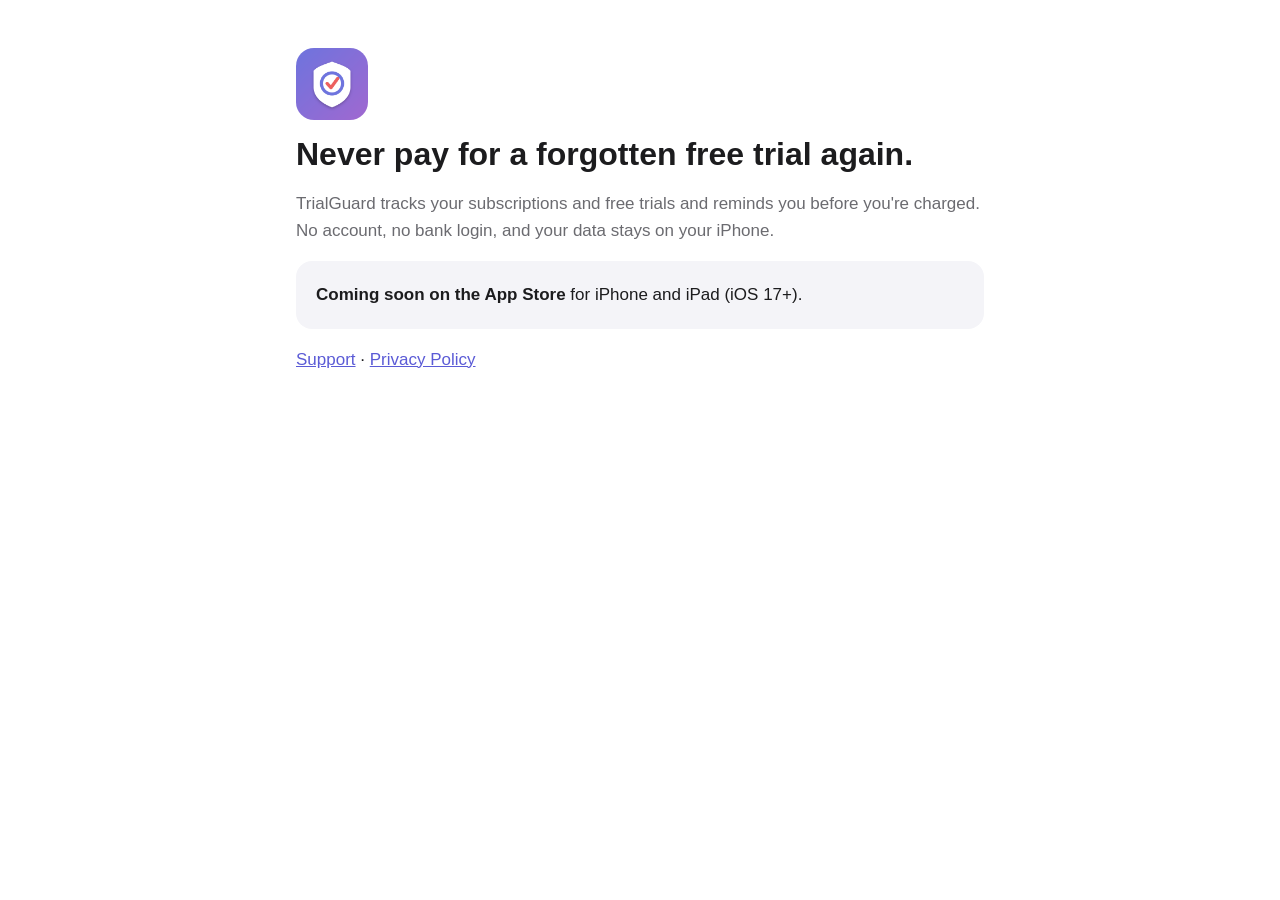
==== index.html @ 1fa326c9 "TrialGuard landing, privacy policy and support pages Co-Authored-By: Claude Opus 5.5 <noreply@anthro" ====
<!doctype html><html lang="en"><head><meta charset="utf-8"><meta name="viewport" content="width=device-width,initial-scale=1">
<title>TrialGuard</title><meta name="description" content="Never pay for a forgotten free trial again. Private subscription tracker for iPhone."><link rel="stylesheet" href="_style.css"></head>
<body><main>
<img class="logo" src="icon.png" alt="TrialGuard icon">
<h1>Never pay for a forgotten free trial again.</h1>
<p class="muted">TrialGuard tracks your subscriptions and free trials and reminds you before you're charged. No account, no bank login, and your data stays on your iPhone.</p>
<div class="card"><strong>Coming soon on the App Store</strong> for iPhone and iPad (iOS 17+).</div>
<p><a href="support/">Support</a> · <a href="privacy/">Privacy Policy</a></p>
</main></body></html>
---- _style.css ----
:root{--bg:#fff;--fg:#1c1c1e;--muted:#6b6b70;--accent:#5b5bd6;--card:#f4f4f8}
@media (prefers-color-scheme:dark){:root{--bg:#111113;--fg:#ededf0;--muted:#a0a0a8;--accent:#8b8bf0;--card:#1c1c20}}
*{box-sizing:border-box}body{margin:0;background:var(--bg);color:var(--fg);font:17px/1.6 -apple-system,BlinkMacSystemFont,"Segoe UI",Roboto,sans-serif}
main{max-width:720px;margin:0 auto;padding:48px 16px 80px}h1{font-size:2rem;line-height:1.2;margin:.2em 0}h2{margin-top:2em;font-size:1.2rem}
a{color:var(--accent)}.muted{color:var(--muted)}.card{background:var(--card);border-radius:16px;padding:20px;margin:16px 0}
.logo{width:72px;height:72px;border-radius:18px}
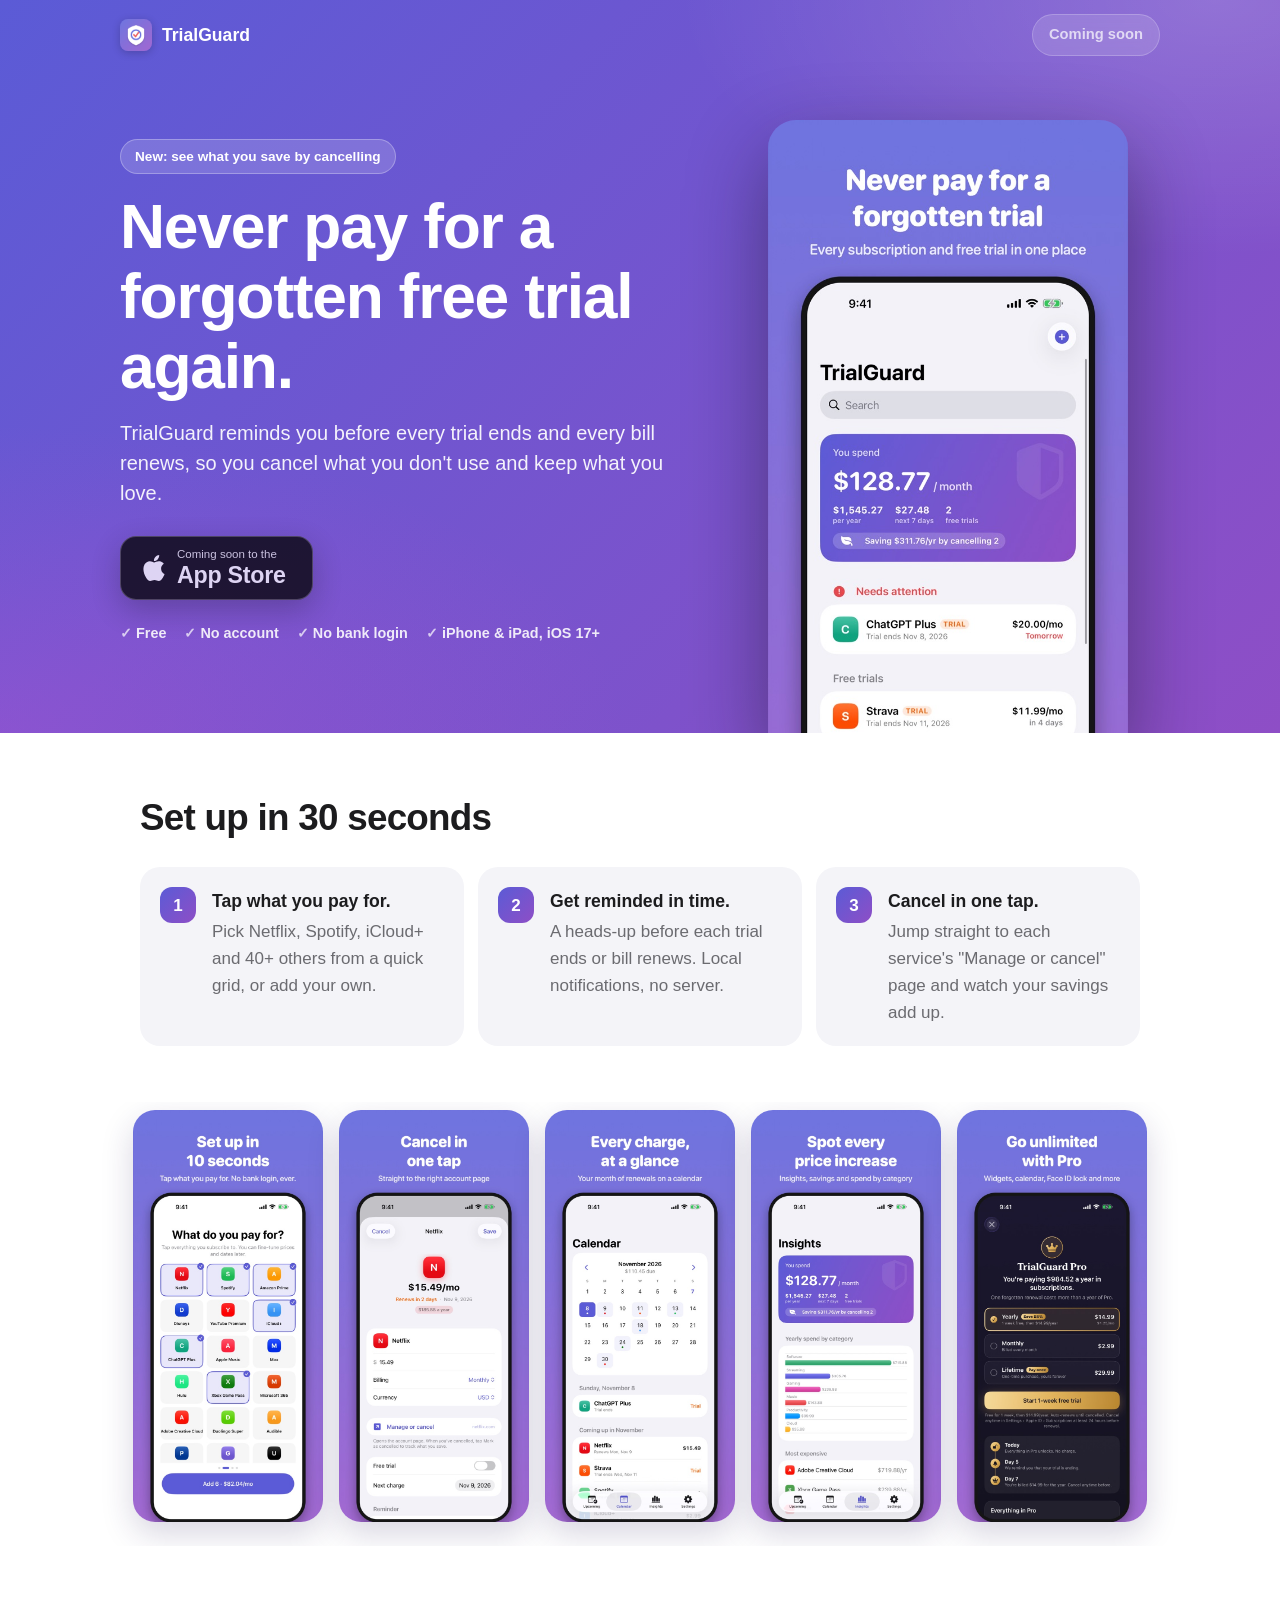
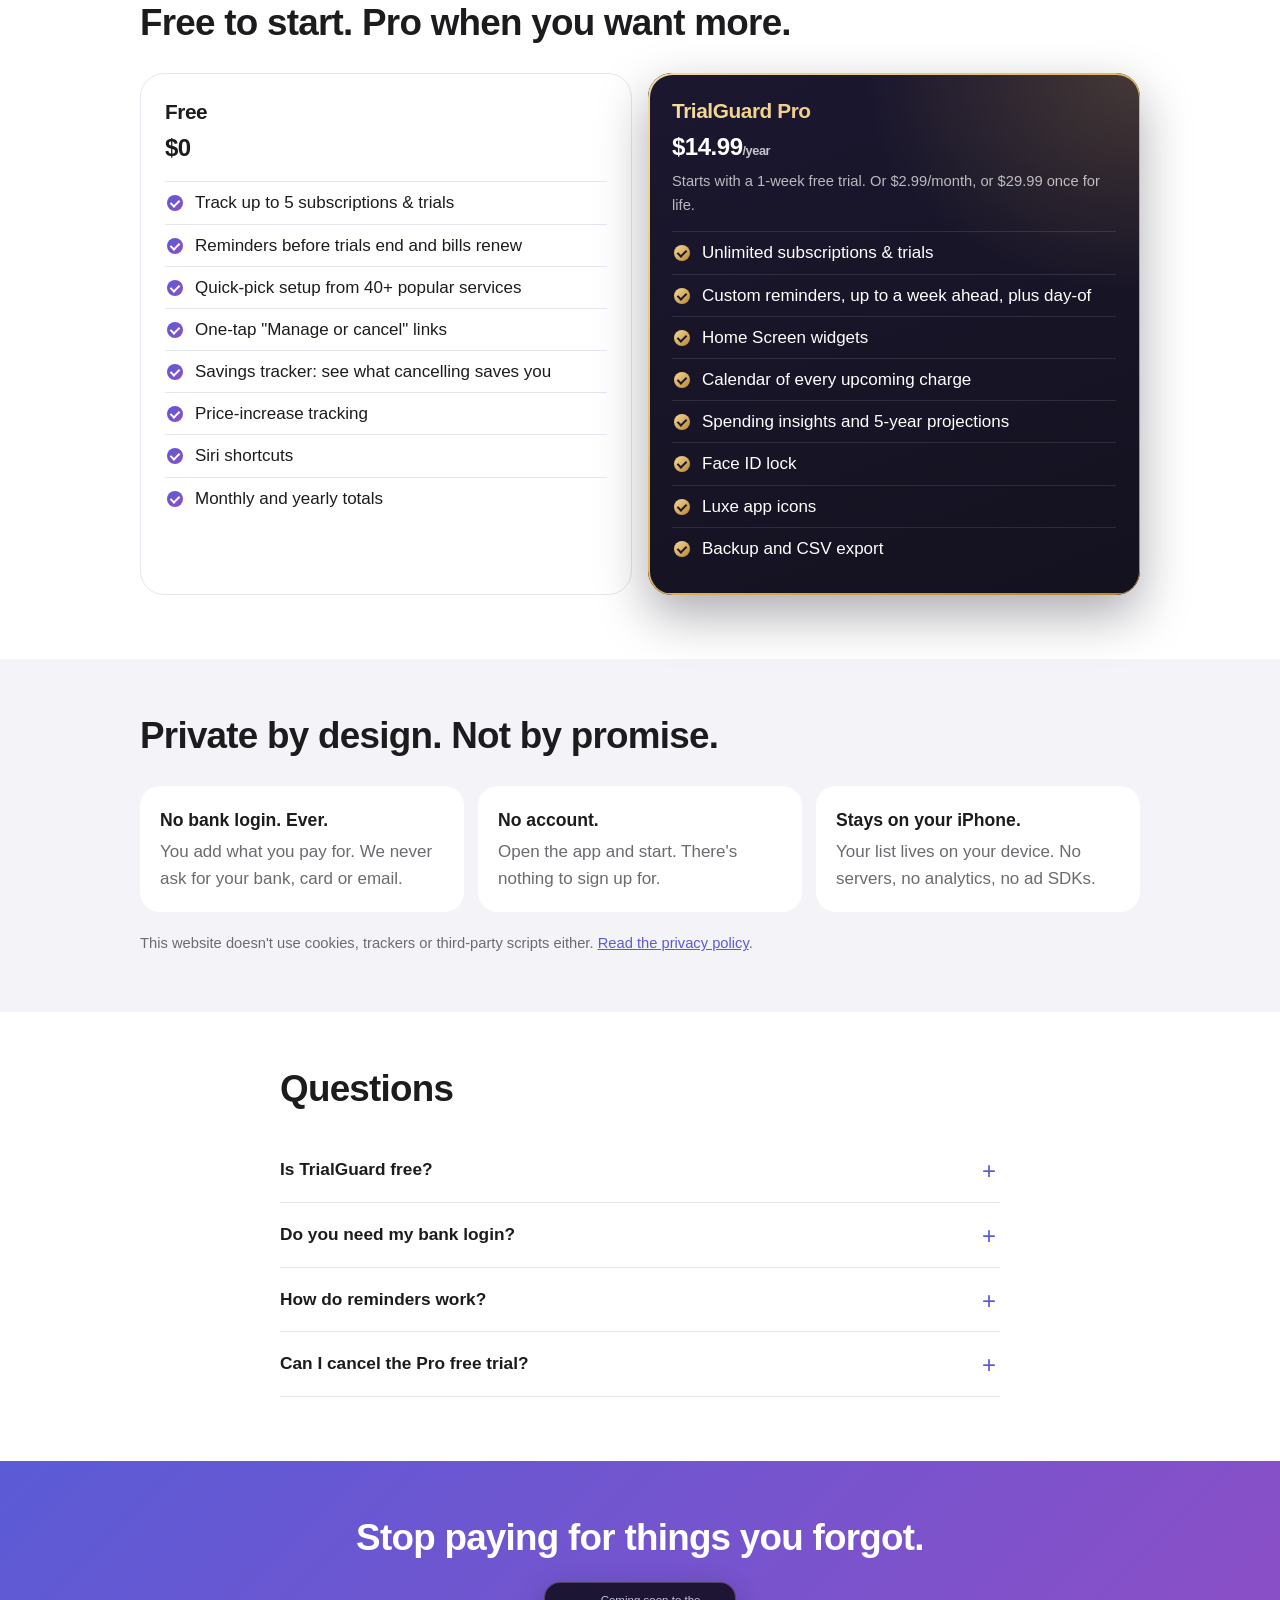
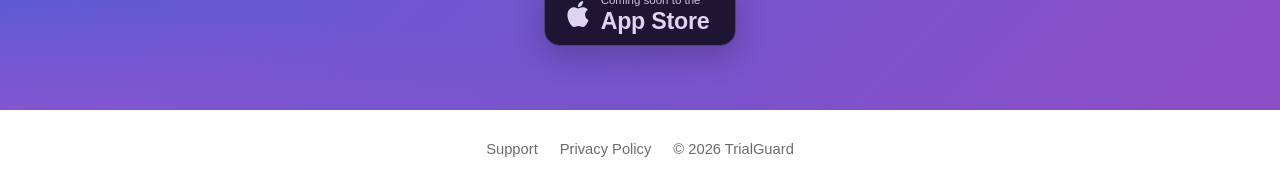
==== commit 5453bf3c: "Landing page for paid traffic: screenshots, FAQ, Open Graph, campaign-link passthrough Co-Authored-B" ====
--- a/index.html
+++ b/index.html
@@ -1,9 +1,185 @@
-<!doctype html><html lang="en"><head><meta charset="utf-8"><meta name="viewport" content="width=device-width,initial-scale=1">
-<title>TrialGuard</title><meta name="description" content="Never pay for a forgotten free trial again. Private subscription tracker for iPhone."><link rel="stylesheet" href="_style.css"></head>
-<body><main>
-<img class="logo" src="icon.png" alt="TrialGuard icon">
-<h1>Never pay for a forgotten free trial again.</h1>
-<p class="muted">TrialGuard tracks your subscriptions and free trials and reminds you before you're charged. No account, no bank login, and your data stays on your iPhone.</p>
-<div class="card"><strong>Coming soon on the App Store</strong> for iPhone and iPad (iOS 17+).</div>
-<p><a href="support/">Support</a> · <a href="privacy/">Privacy Policy</a></p>
-</main></body></html>
+<!doctype html>
+<html lang="en">
+<head>
+<meta charset="utf-8">
+<meta name="viewport" content="width=device-width,initial-scale=1,viewport-fit=cover">
+<title>TrialGuard: Never pay for a forgotten free trial again</title>
+<meta name="description" content="TrialGuard reminds you before free trials end and subscriptions renew. Private by design: no account, no bank login, your data never leaves your iPhone. Free on the App Store.">
+<meta name="theme-color" content="#5B5BD6" media="(prefers-color-scheme: light)">
+<meta name="theme-color" content="#14121F" media="(prefers-color-scheme: dark)">
+<meta name="color-scheme" content="light dark">
+<!-- APP_STORE_URL: replace 0000000000 with the real App Store ID (Smart App Banner) -->
+<meta name="apple-itunes-app" content="app-id=0000000000">
+<!-- SITE_URL: og:url / og:image must be absolute; update if the site moves -->
+<link rel="canonical" href="https://archemike.github.io/trialguard-site/">
+<meta property="og:type" content="website">
+<meta property="og:site_name" content="TrialGuard">
+<meta property="og:url" content="https://archemike.github.io/trialguard-site/">
+<meta property="og:title" content="TrialGuard: Never pay for a forgotten free trial again">
+<meta property="og:description" content="Reminders before every trial ends and every bill renews. No account, no bank login, 100% on your iPhone.">
+<meta property="og:image" content="https://archemike.github.io/trialguard-site/img/og.png">
+<meta property="og:image:width" content="1200">
+<meta property="og:image:height" content="630">
+<meta property="og:image:alt" content="TrialGuard app showing upcoming free trials and charges">
+<meta name="twitter:card" content="summary_large_image">
+<meta name="twitter:title" content="TrialGuard: Never pay for a forgotten free trial again">
+<meta name="twitter:description" content="Reminders before every trial ends and every bill renews. No account, no bank login, 100% on your iPhone.">
+<meta name="twitter:image" content="https://archemike.github.io/trialguard-site/img/og.png">
+<link rel="icon" href="img/icon-192.png">
+<link rel="apple-touch-icon" href="img/icon-192.png">
+<link rel="stylesheet" href="_style.css">
+</head>
+<body class="home">
+
+<header class="nav">
+  <a class="brand" href="./"><img src="img/icon-192.png" alt="" width="32" height="32">TrialGuard</a>
+  <!-- APP_STORE_URL -->
+  <a class="nav-cta js-appstore" href="https://apps.apple.com/app/id0000000000">Get the app</a>
+</header>
+
+<section class="hero">
+  <div class="hero-inner">
+    <div class="hero-copy">
+      <p class="eyebrow">New: see what you save by cancelling</p>
+      <h1>Never pay for a forgotten free trial again.</h1>
+      <p class="lede">TrialGuard reminds you before every trial ends and every bill renews, so you cancel what you don't use and keep what you love.</p>
+      <div class="cta-row">
+        <!-- APP_STORE_URL -->
+        <a class="badge js-appstore" href="https://apps.apple.com/app/id0000000000" aria-label="Download TrialGuard on the App Store">
+          <!-- Swap for Apple's official "Download on the App Store" badge artwork if preferred. -->
+          <svg viewBox="0 0 24 24" width="26" height="26" aria-hidden="true"><path fill="currentColor" d="M12.152 6.896c-.948 0-2.415-1.078-3.96-1.04-2.04.027-3.91 1.183-4.961 3.014-2.117 3.675-.546 9.103 1.519 12.09 1.013 1.454 2.208 3.09 3.792 3.039 1.52-.065 2.09-.987 3.935-.987 1.831 0 2.35.987 3.96.948 1.637-.026 2.676-1.48 3.676-2.948 1.156-1.688 1.636-3.325 1.662-3.415-.039-.013-3.182-1.221-3.22-4.857-.026-3.04 2.48-4.494 2.597-4.559-1.429-2.09-3.623-2.324-4.39-2.376-2-.156-3.675 1.09-4.61 1.09zM15.53 3.83c.843-1.012 1.4-2.427 1.245-3.83-1.207.052-2.662.805-3.532 1.818-.78.896-1.454 2.338-1.273 3.714 1.338.104 2.715-.688 3.559-1.701"/></svg>
+          <span><small>Download on the</small>App Store</span>
+        </a>
+      </div>
+      <ul class="trust">
+        <li>Free</li><li>No account</li><li>No bank login</li><li>iPhone &amp; iPad, iOS 17+</li>
+      </ul>
+    </div>
+    <div class="hero-shot">
+      <img src="img/01-upcoming.jpg" width="640" height="1387" alt="TrialGuard: every subscription and free trial in one place" fetchpriority="high">
+    </div>
+  </div>
+</section>
+
+<section class="steps wrap">
+  <h2>Set up in 30 seconds</h2>
+  <ol>
+    <li><b>Tap what you pay for.</b> Pick Netflix, Spotify, iCloud+ and 40+ others from a quick grid, or add your own.</li>
+    <li><b>Get reminded in time.</b> A heads-up before each trial ends or bill renews. Local notifications, no server.</li>
+    <li><b>Cancel in one tap.</b> Jump straight to each service's "Manage or cancel" page and watch your savings add up.</li>
+  </ol>
+</section>
+
+<section class="shots" aria-label="Screenshots">
+  <div class="shots-row">
+    <img src="img/05-quickpick.jpg" width="640" height="1387" loading="lazy" alt="Set up in 10 seconds: tap what you pay for">
+    <img src="img/02-detail.jpg" width="640" height="1387" loading="lazy" alt="Cancel in one tap">
+    <img src="img/03-calendar.jpg" width="640" height="1387" loading="lazy" alt="Every charge on a calendar">
+    <img src="img/04-insights.jpg" width="640" height="1387" loading="lazy" alt="Price increases, savings and spend by category">
+    <img src="img/06-paywall.jpg" width="640" height="1387" loading="lazy" alt="TrialGuard Pro plans">
+  </div>
+</section>
+
+<section class="plans wrap" id="features">
+  <h2>Free to start. Pro when you want more.</h2>
+  <div class="plan-grid">
+    <div class="plan">
+      <h3>Free</h3>
+      <p class="price">$0</p>
+      <ul>
+        <li>Track up to 5 subscriptions &amp; trials</li>
+        <li>Reminders before trials end and bills renew</li>
+        <li>Quick-pick setup from 40+ popular services</li>
+        <li>One-tap "Manage or cancel" links</li>
+        <li>Savings tracker: see what cancelling saves you</li>
+        <li>Price-increase tracking</li>
+        <li>Siri shortcuts</li>
+        <li>Monthly and yearly totals</li>
+      </ul>
+    </div>
+    <div class="plan pro">
+      <h3>TrialGuard Pro</h3>
+      <p class="price">$14.99<small>/year</small></p>
+      <p class="note">Starts with a 1-week free trial. Or $2.99/month, or $29.99 once for life.</p>
+      <ul>
+        <li>Unlimited subscriptions &amp; trials</li>
+        <li>Custom reminders, up to a week ahead, plus day-of</li>
+        <li>Home Screen widgets</li>
+        <li>Calendar of every upcoming charge</li>
+        <li>Spending insights and 5-year projections</li>
+        <li>Face ID lock</li>
+        <li>Luxe app icons</li>
+        <li>Backup and CSV export</li>
+      </ul>
+    </div>
+  </div>
+</section>
+
+<section class="privacy">
+  <div class="wrap">
+    <h2>Private by design. Not by promise.</h2>
+    <div class="priv-grid">
+      <div><b>No bank login. Ever.</b><p>You add what you pay for. We never ask for your bank, card or email.</p></div>
+      <div><b>No account.</b><p>Open the app and start. There's nothing to sign up for.</p></div>
+      <div><b>Stays on your iPhone.</b><p>Your list lives on your device. No servers, no analytics, no ad SDKs.</p></div>
+    </div>
+    <p class="fine">This website doesn't use cookies, trackers or third-party scripts either. <a href="privacy/">Read the privacy policy</a>.</p>
+  </div>
+</section>
+
+<section class="faq wrap">
+  <h2>Questions</h2>
+  <details><summary>Is TrialGuard free?</summary><p>Yes. The free version tracks up to 5 subscriptions and trials with reminders, one-tap cancel links and the savings tracker. TrialGuard Pro unlocks unlimited items, widgets, the calendar, insights, Face ID lock and backup for $2.99/month, $14.99/year (with a 1-week free trial) or $29.99 once.</p></details>
+  <details><summary>Do you need my bank login?</summary><p>No, and we never will. TrialGuard doesn't connect to banks or read your email. You pick what you pay for, and everything stays on your iPhone.</p></details>
+  <details><summary>How do reminders work?</summary><p>TrialGuard schedules local notifications on your device before each trial ends or bill renews: by default the day before at 9:00 AM. With Pro you can be reminded up to a week ahead and on the day itself. No server is involved.</p></details>
+  <details><summary>Can I cancel the Pro free trial?</summary><p>Yes, anytime during the week, in Settings › your name › Subscriptions. Cancel at least 24 hours before it ends and you won't be charged. (TrialGuard will happily remind you.)</p></details>
+</section>
+
+<section class="final">
+  <h2>Stop paying for things you forgot.</h2>
+  <!-- APP_STORE_URL -->
+  <a class="badge js-appstore" href="https://apps.apple.com/app/id0000000000" aria-label="Download TrialGuard on the App Store">
+    <svg viewBox="0 0 24 24" width="26" height="26" aria-hidden="true"><path fill="currentColor" d="M12.152 6.896c-.948 0-2.415-1.078-3.96-1.04-2.04.027-3.91 1.183-4.961 3.014-2.117 3.675-.546 9.103 1.519 12.09 1.013 1.454 2.208 3.09 3.792 3.039 1.52-.065 2.09-.987 3.935-.987 1.831 0 2.35.987 3.96.948 1.637-.026 2.676-1.48 3.676-2.948 1.156-1.688 1.636-3.325 1.662-3.415-.039-.013-3.182-1.221-3.22-4.857-.026-3.04 2.48-4.494 2.597-4.559-1.429-2.09-3.623-2.324-4.39-2.376-2-.156-3.675 1.09-4.61 1.09zM15.53 3.83c.843-1.012 1.4-2.427 1.245-3.83-1.207.052-2.662.805-3.532 1.818-.78.896-1.454 2.338-1.273 3.714 1.338.104 2.715-.688 3.559-1.701"/></svg>
+    <span><small>Download on the</small>App Store</span>
+  </a>
+</section>
+
+<footer class="foot">
+  <a href="support/">Support</a><a href="privacy/">Privacy Policy</a>
+  <span>© 2026 TrialGuard</span>
+</footer>
+
+<script>
+// Pass ad attribution through to the App Store as Apple campaign params (?pt=…&ct=…&mt=8).
+// Runs entirely in the browser: no cookies, no storage, no requests.
+(function () {
+  // Before launch the App Store ID is a placeholder: show "Coming soon" instead of a dead link.
+  if (document.querySelector('a.js-appstore[href*="id0000000000"]')) {
+    document.querySelectorAll("a.js-appstore").forEach(function (a) {
+      a.removeAttribute("href");
+      a.setAttribute("aria-disabled", "true");
+      a.style.opacity = "0.75";
+      a.style.cursor = "default";
+      a.title = "Coming soon to the App Store";
+      var label = a.querySelector("span");
+      if (label) { label.innerHTML = "<small>Coming soon to the</small>App Store"; }
+      else { a.textContent = "Coming soon"; }
+    });
+    return;
+  }
+  var PROVIDER_TOKEN = "PROVIDER_TOKEN"; // TODO: your App Store Connect provider token (App Analytics › Campaigns)
+  var q = new URLSearchParams(location.search);
+  var ct = [q.get("utm_source"), q.get("utm_campaign")].filter(Boolean).join("-")
+    .replace(/[^\w.-]+/g, "_").slice(0, 40); // Apple caps ct at 40 chars
+  if (!ct) return;
+  document.querySelectorAll("a.js-appstore").forEach(function (a) {
+    var u = new URL(a.href);
+    if (PROVIDER_TOKEN !== "PROVIDER_TOKEN") u.searchParams.set("pt", PROVIDER_TOKEN);
+    u.searchParams.set("ct", ct);
+    u.searchParams.set("mt", "8");
+    a.href = u.toString();
+  });
+})();
+</script>
+</body>
+</html>
--- a/_style.css
+++ b/_style.css
@@ -1,6 +1,121 @@
-:root{--bg:#fff;--fg:#1c1c1e;--muted:#6b6b70;--accent:#5b5bd6;--card:#f4f4f8}
-@media (prefers-color-scheme:dark){:root{--bg:#111113;--fg:#ededf0;--muted:#a0a0a8;--accent:#8b8bf0;--card:#1c1c20}}
-*{box-sizing:border-box}body{margin:0;background:var(--bg);color:var(--fg);font:17px/1.6 -apple-system,BlinkMacSystemFont,"Segoe UI",Roboto,sans-serif}
+/* Shared by index, privacy/ and support/. Brand: indigo #5B5BD6 → violet #8E4EC6; luxe gold on ink. */
+:root{--bg:#fff;--fg:#1c1c1e;--muted:#6b6b70;--accent:#5b5bd6;--card:#f4f4f8;--line:#e6e6ee;
+  --b1:#5b5bd6;--b2:#8e4ec6;--ink:#1b1730;--ink2:#14121f;--gold1:#f6da9a;--gold2:#e2b45c;--gold3:#b8862f}
+@media (prefers-color-scheme:dark){:root{--bg:#111113;--fg:#ededf0;--muted:#a0a0a8;--accent:#8b8bf0;--card:#1c1c20;--line:#2a2a31}}
+*{box-sizing:border-box}body{margin:0;background:var(--bg);color:var(--fg);font:17px/1.6 -apple-system,BlinkMacSystemFont,"Segoe UI",Roboto,sans-serif;-webkit-text-size-adjust:100%}
 main{max-width:720px;margin:0 auto;padding:48px 16px 80px}h1{font-size:2rem;line-height:1.2;margin:.2em 0}h2{margin-top:2em;font-size:1.2rem}
 a{color:var(--accent)}.muted{color:var(--muted)}.card{background:var(--card);border-radius:16px;padding:20px;margin:16px 0}
 .logo{width:72px;height:72px;border-radius:18px}
+
+/* ---------- Landing page ---------- */
+.home{font-family:ui-rounded,-apple-system,BlinkMacSystemFont,"SF Pro Rounded","Segoe UI",Roboto,sans-serif;overflow-x:hidden}
+.home h1,.home h2,.home h3{letter-spacing:-.02em;line-height:1.12}
+.home h2{font-size:clamp(1.6rem,5.5vw,2.3rem);margin:0 0 .8em;font-weight:800}
+.wrap{max-width:1040px;margin:0 auto;padding:0 20px}
+
+.nav{position:absolute;top:0;left:0;right:0;z-index:2;display:flex;align-items:center;justify-content:space-between;
+  max-width:1080px;margin:0 auto;padding:max(14px,env(safe-area-inset-top)) 20px 14px}
+.brand{display:flex;align-items:center;gap:10px;color:#fff;font-weight:800;font-size:1.1rem;text-decoration:none}
+.brand img{border-radius:8px;box-shadow:0 2px 8px rgba(0,0,0,.2)}
+.nav-cta{color:#fff;text-decoration:none;font-weight:700;font-size:.92rem;padding:8px 16px;border-radius:999px;
+  background:rgba(255,255,255,.18);border:1px solid rgba(255,255,255,.3);-webkit-backdrop-filter:blur(8px);backdrop-filter:blur(8px)}
+
+.hero{color:#fff;background:
+  radial-gradient(60% 50% at 95% 0%,rgba(255,255,255,.18),transparent 70%),
+  radial-gradient(70% 60% at 0% 100%,rgba(192,79,208,.35),transparent 70%),
+  linear-gradient(135deg,var(--b1),var(--b2));overflow:hidden}
+.hero-inner{max-width:1080px;margin:0 auto;padding:96px 20px 0;display:grid;gap:40px;text-align:center}
+.eyebrow{display:inline-block;margin:0 0 18px;padding:6px 14px;border-radius:999px;font-size:.85rem;font-weight:700;
+  background:rgba(255,255,255,.16);border:1px solid rgba(255,255,255,.28)}
+.hero h1{font-size:clamp(2.3rem,10vw,3.9rem);font-weight:900;margin:0 0 16px}
+.lede{font-size:clamp(1.05rem,4.2vw,1.25rem);line-height:1.5;opacity:.92;margin:0 auto 28px;max-width:34em}
+.cta-row{display:flex;justify-content:center}
+.badge{display:inline-flex;align-items:center;gap:10px;padding:12px 26px 12px 20px;border-radius:16px;background:#000;color:#fff;
+  text-decoration:none;font-weight:700;font-size:1.45rem;line-height:1;box-shadow:0 10px 30px rgba(20,18,31,.35);
+  border:1px solid rgba(255,255,255,.25);transition:transform .15s}
+.badge:hover{transform:translateY(-2px)}.badge:active{transform:scale(.98)}
+.badge span{display:flex;flex-direction:column;text-align:left;letter-spacing:-.01em}
+.badge small{font-size:.72rem;font-weight:500;opacity:.9;margin-bottom:3px;letter-spacing:0}
+.trust{list-style:none;padding:0;margin:22px 0 0;display:flex;flex-wrap:wrap;justify-content:center;gap:6px 18px;font-size:.9rem;font-weight:600;opacity:.88}
+.trust li::before{content:"✓ ";opacity:.8}
+.hero-shot{display:flex;justify-content:center;margin-bottom:-6px}
+.hero-shot img{width:min(78vw,340px);height:auto;aspect-ratio:640/1100;object-fit:cover;object-position:top;
+  border-radius:28px 28px 0 0;box-shadow:0 30px 80px rgba(20,18,31,.45)}
+
+.steps{padding-top:64px}
+.steps ol{list-style:none;counter-reset:s;padding:0;margin:0;display:grid;gap:14px}
+.steps li{counter-increment:s;position:relative;background:var(--card);border-radius:20px;padding:20px 20px 20px 72px;color:var(--muted)}
+.steps li b{display:block;color:var(--fg);font-size:1.1rem;margin-bottom:2px}
+.steps li::before{content:counter(s);position:absolute;left:20px;top:20px;width:36px;height:36px;border-radius:12px;display:grid;place-items:center;
+  color:#fff;font-weight:800;background:linear-gradient(135deg,var(--b1),var(--b2))}
+
+.shots{padding:56px 0 8px}
+.shots-row{display:flex;gap:16px;overflow-x:auto;scroll-snap-type:x mandatory;padding:8px 20px 24px;scrollbar-width:none;
+  max-width:1080px;margin:0 auto}
+.shots-row::-webkit-scrollbar{display:none}
+.shots-row img{flex:0 0 auto;width:min(62vw,240px);height:auto;border-radius:22px;scroll-snap-align:center;box-shadow:0 12px 32px rgba(40,30,90,.18)}
+
+.plans{padding-top:48px}
+.plan-grid{display:grid;gap:16px}
+.plan{border:1px solid var(--line);border-radius:24px;padding:26px 24px;background:var(--bg)}
+.plan h3{margin:0;font-size:1.3rem}
+.plan .price{font-size:1.5rem;font-weight:800;margin:6px 0 4px;letter-spacing:-.02em}
+.plan .price small{font-size:.8rem;font-weight:600;opacity:.75}
+.plan .note{margin:0 0 6px;font-size:.92rem;color:var(--muted)}
+.plan ul{list-style:none;padding:0;margin:14px 0 0}
+.plan li{padding:7px 0 7px 30px;position:relative;border-top:1px solid var(--line)}
+.plan li::before{content:"";position:absolute;left:2px;top:13px;width:16px;height:16px;border-radius:50%;
+  background:linear-gradient(135deg,var(--b1),var(--b2))}
+.plan li::after{content:"";position:absolute;left:7px;top:16px;width:4px;height:7px;border:solid #fff;border-width:0 2px 2px 0;transform:rotate(45deg)}
+.plan.pro{color:#fff;border:0;background:radial-gradient(80% 60% at 100% 0%,rgba(226,180,92,.22),transparent 70%),linear-gradient(160deg,var(--ink),var(--ink2));
+  box-shadow:0 20px 50px rgba(20,18,31,.35);position:relative}
+.plan.pro::before{content:"";position:absolute;inset:0;border-radius:24px;padding:1.5px;pointer-events:none;
+  background:linear-gradient(135deg,var(--gold1),var(--gold2),var(--gold3));
+  -webkit-mask:linear-gradient(#000 0 0) content-box,linear-gradient(#000 0 0);-webkit-mask-composite:xor;mask-composite:exclude}
+.plan.pro h3{background:linear-gradient(90deg,var(--gold1),var(--gold2));-webkit-background-clip:text;background-clip:text;color:transparent}
+.plan.pro .note{color:rgba(255,255,255,.7)}
+.plan.pro li{border-color:rgba(255,255,255,.1)}
+.plan.pro li::before{background:linear-gradient(135deg,var(--gold1),var(--gold3))}
+.plan.pro li::after{border-color:var(--ink)}
+
+.privacy{margin-top:64px;padding:56px 0;background:var(--card)}
+.priv-grid{display:grid;gap:14px}
+.priv-grid div{background:var(--bg);border-radius:20px;padding:20px}
+.priv-grid b{font-size:1.1rem}.priv-grid p{margin:4px 0 0;color:var(--muted)}
+.fine{margin:20px 0 0;font-size:.92rem;color:var(--muted)}
+
+.faq{padding-top:56px}
+.faq details{border-bottom:1px solid var(--line);padding:4px 0}
+.faq summary{cursor:pointer;list-style:none;font-weight:700;font-size:1.08rem;padding:14px 32px 14px 0;position:relative}
+.faq summary::-webkit-details-marker{display:none}
+.faq summary::after{content:"+";position:absolute;right:4px;top:10px;font-size:1.5rem;font-weight:400;color:var(--accent);transition:transform .2s}
+.faq details[open] summary::after{transform:rotate(45deg)}
+.faq details p{margin:0 0 16px;color:var(--muted)}
+
+.final{text-align:center;color:#fff;margin:64px 0 0;padding:56px 20px 64px;
+  background:radial-gradient(70% 60% at 0% 100%,rgba(192,79,208,.35),transparent 70%),linear-gradient(135deg,var(--b1),var(--b2))}
+.final h2{margin-bottom:24px}
+
+.foot{display:flex;flex-wrap:wrap;justify-content:center;gap:8px 22px;padding:28px 20px calc(28px + env(safe-area-inset-bottom));font-size:.92rem;color:var(--muted)}
+.foot a{color:var(--muted);text-decoration:none}.foot a:hover{color:var(--accent)}
+
+@media (prefers-color-scheme:dark){
+  .plan{background:var(--card)}
+  .plan.pro{background:radial-gradient(80% 60% at 100% 0%,rgba(226,180,92,.18),transparent 70%),linear-gradient(160deg,#221d3a,var(--ink2))}
+  .priv-grid div{background:#232329}
+  .privacy{background:#17171a}
+  .shots-row img{box-shadow:0 12px 32px rgba(0,0,0,.5)}
+}
+
+@media (min-width:860px){
+  .hero-inner{grid-template-columns:1.15fr .85fr;align-items:end;text-align:left;padding-top:120px}
+  .hero-copy{padding-bottom:88px}
+  .lede{margin-left:0}
+  .cta-row,.trust{justify-content:flex-start}
+  .hero-shot img{width:360px}
+  .steps ol,.priv-grid{grid-template-columns:repeat(3,1fr)}
+  .plan-grid{grid-template-columns:1fr 1fr}
+  .shots-row img{width:190px}.shots-row img:first-child{margin-left:auto}.shots-row img:last-child{margin-right:auto}
+  .faq{max-width:760px}
+}
+@media (prefers-reduced-motion:reduce){.badge{transition:none}}
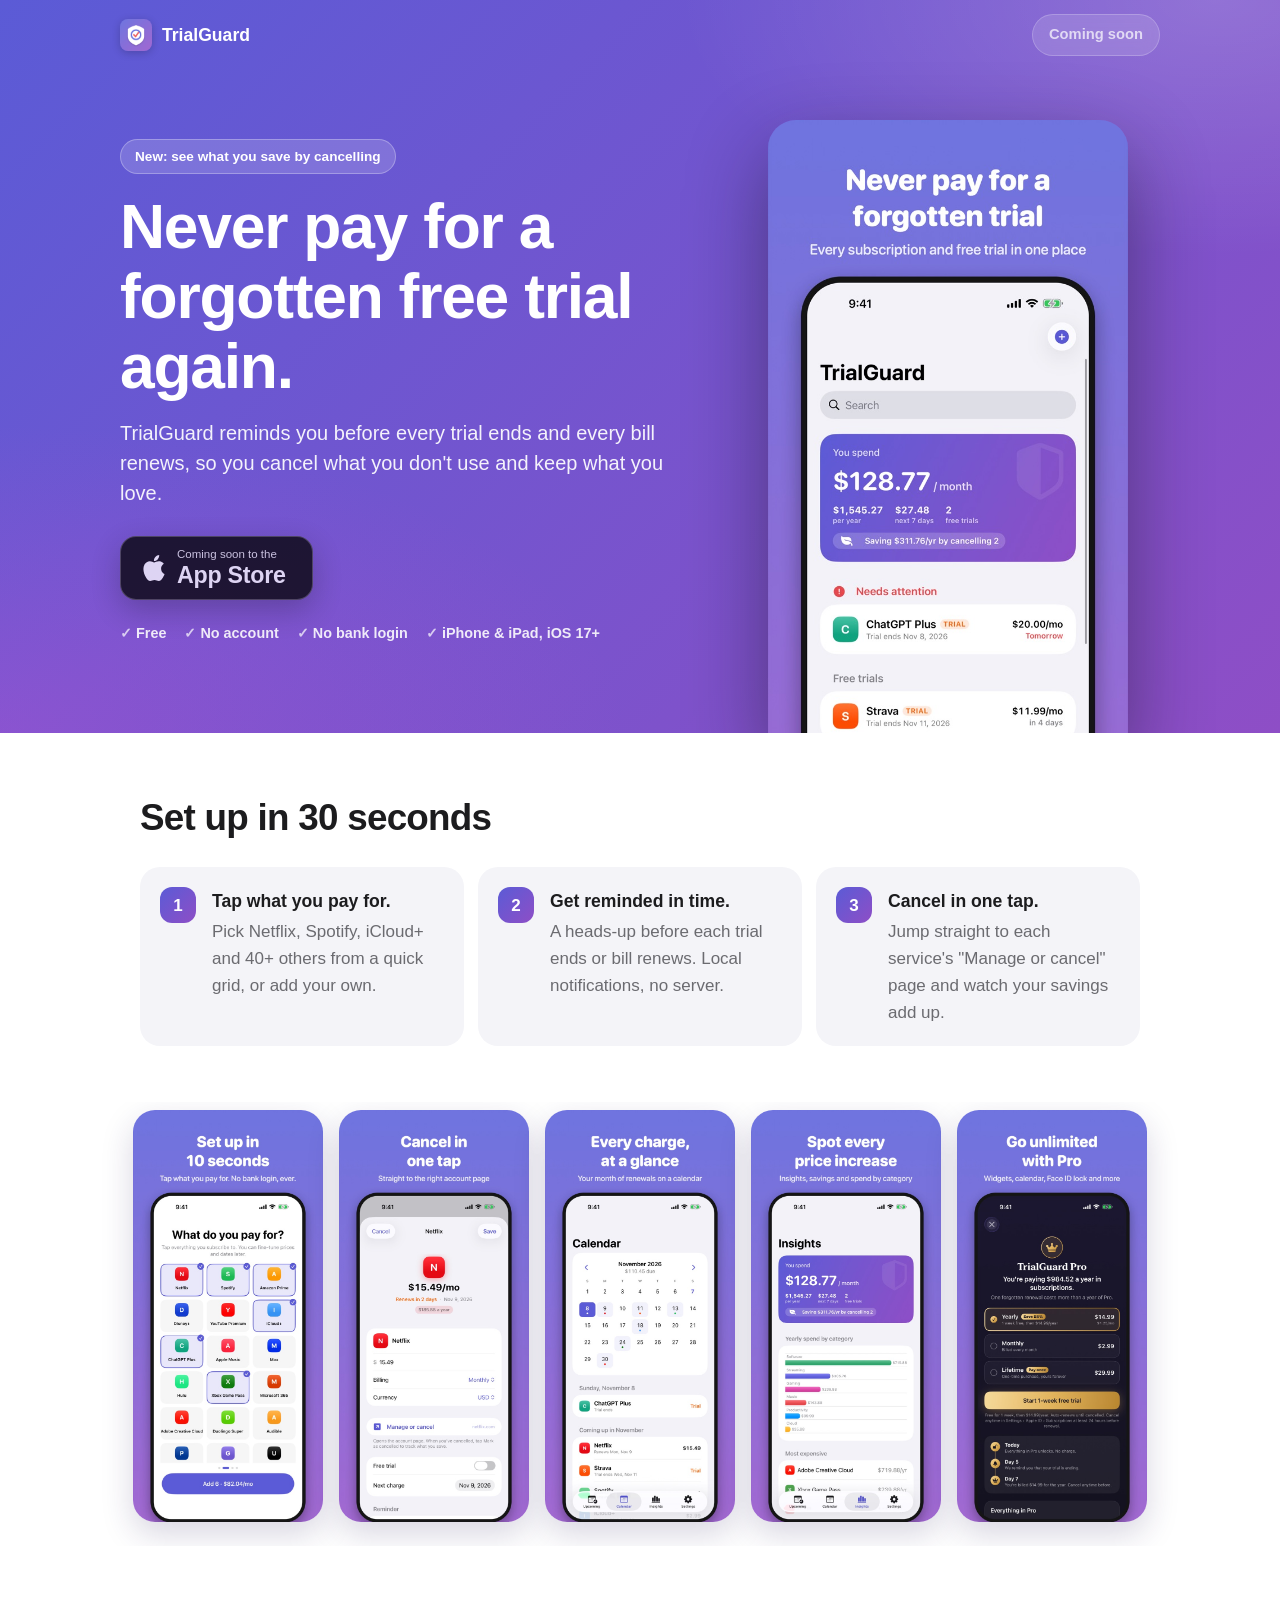
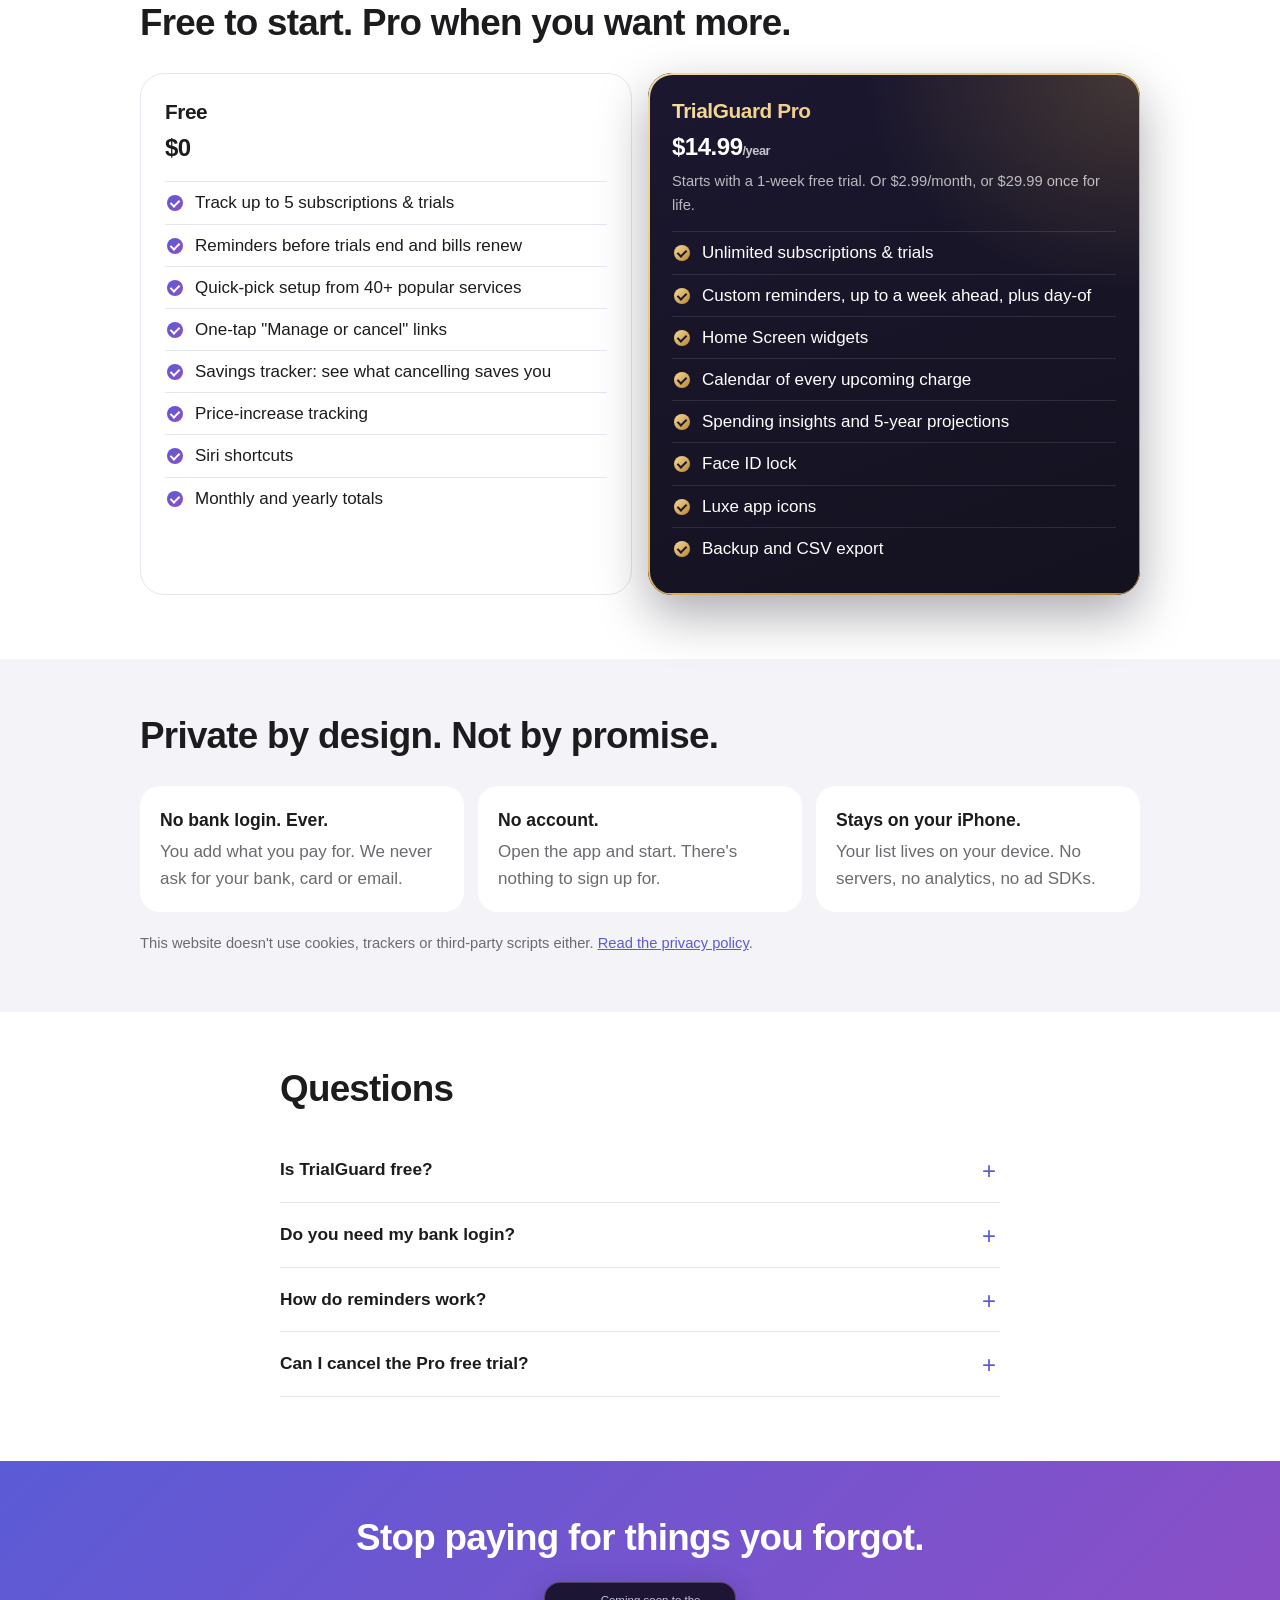
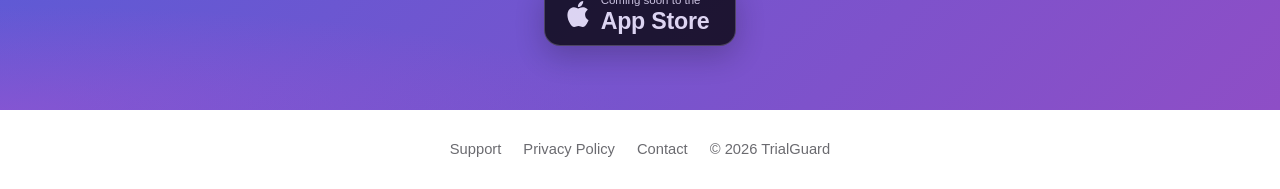
==== commit 592fe8d2: "Contact email on support, privacy and landing pages Co-Authored-By: Claude Opus 5.5 <noreply@anthrop" ====
--- a/index.html
+++ b/index.html
@@ -145,7 +145,7 @@
 </section>
 
 <footer class="foot">
-  <a href="support/">Support</a><a href="privacy/">Privacy Policy</a>
+  <a href="support/">Support</a><a href="privacy/">Privacy Policy</a><a href="mailto:luxeconceptsllc@gmail.com">Contact</a>
   <span>© 2026 TrialGuard</span>
 </footer>
 
